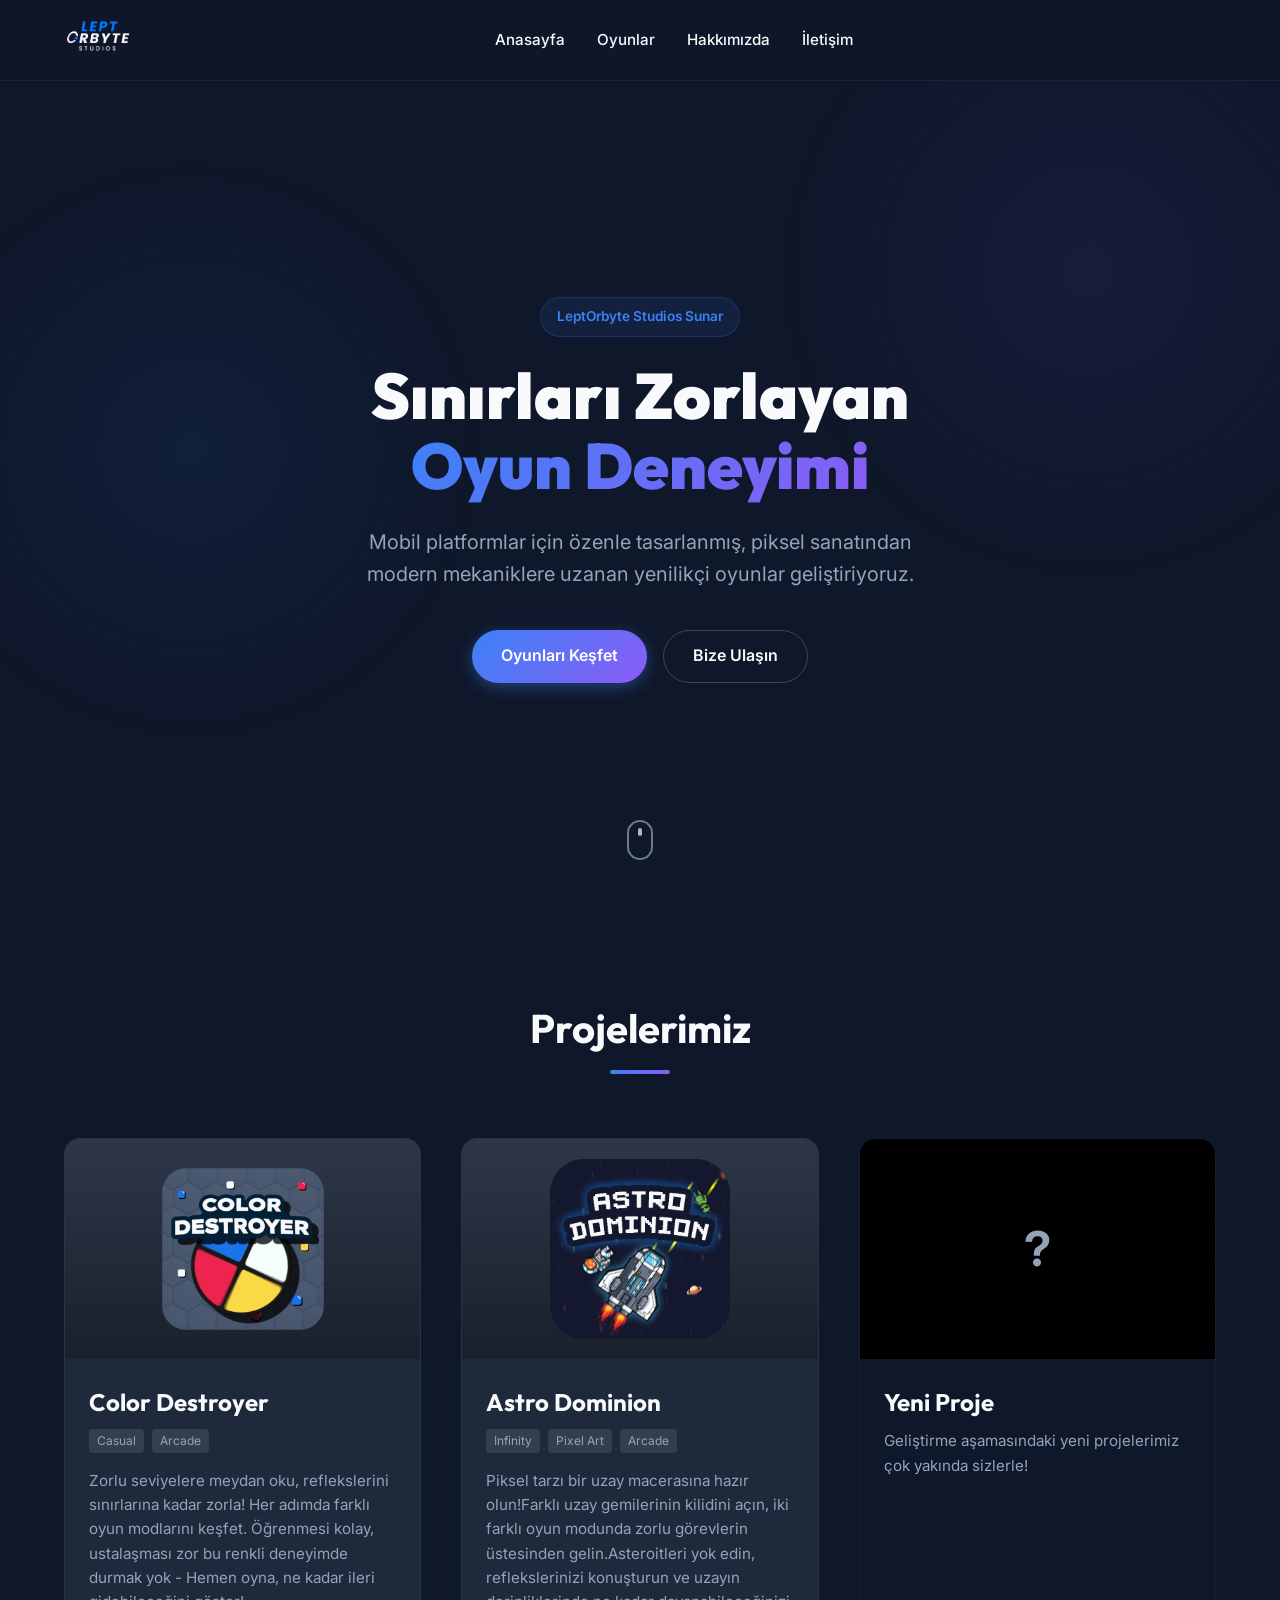
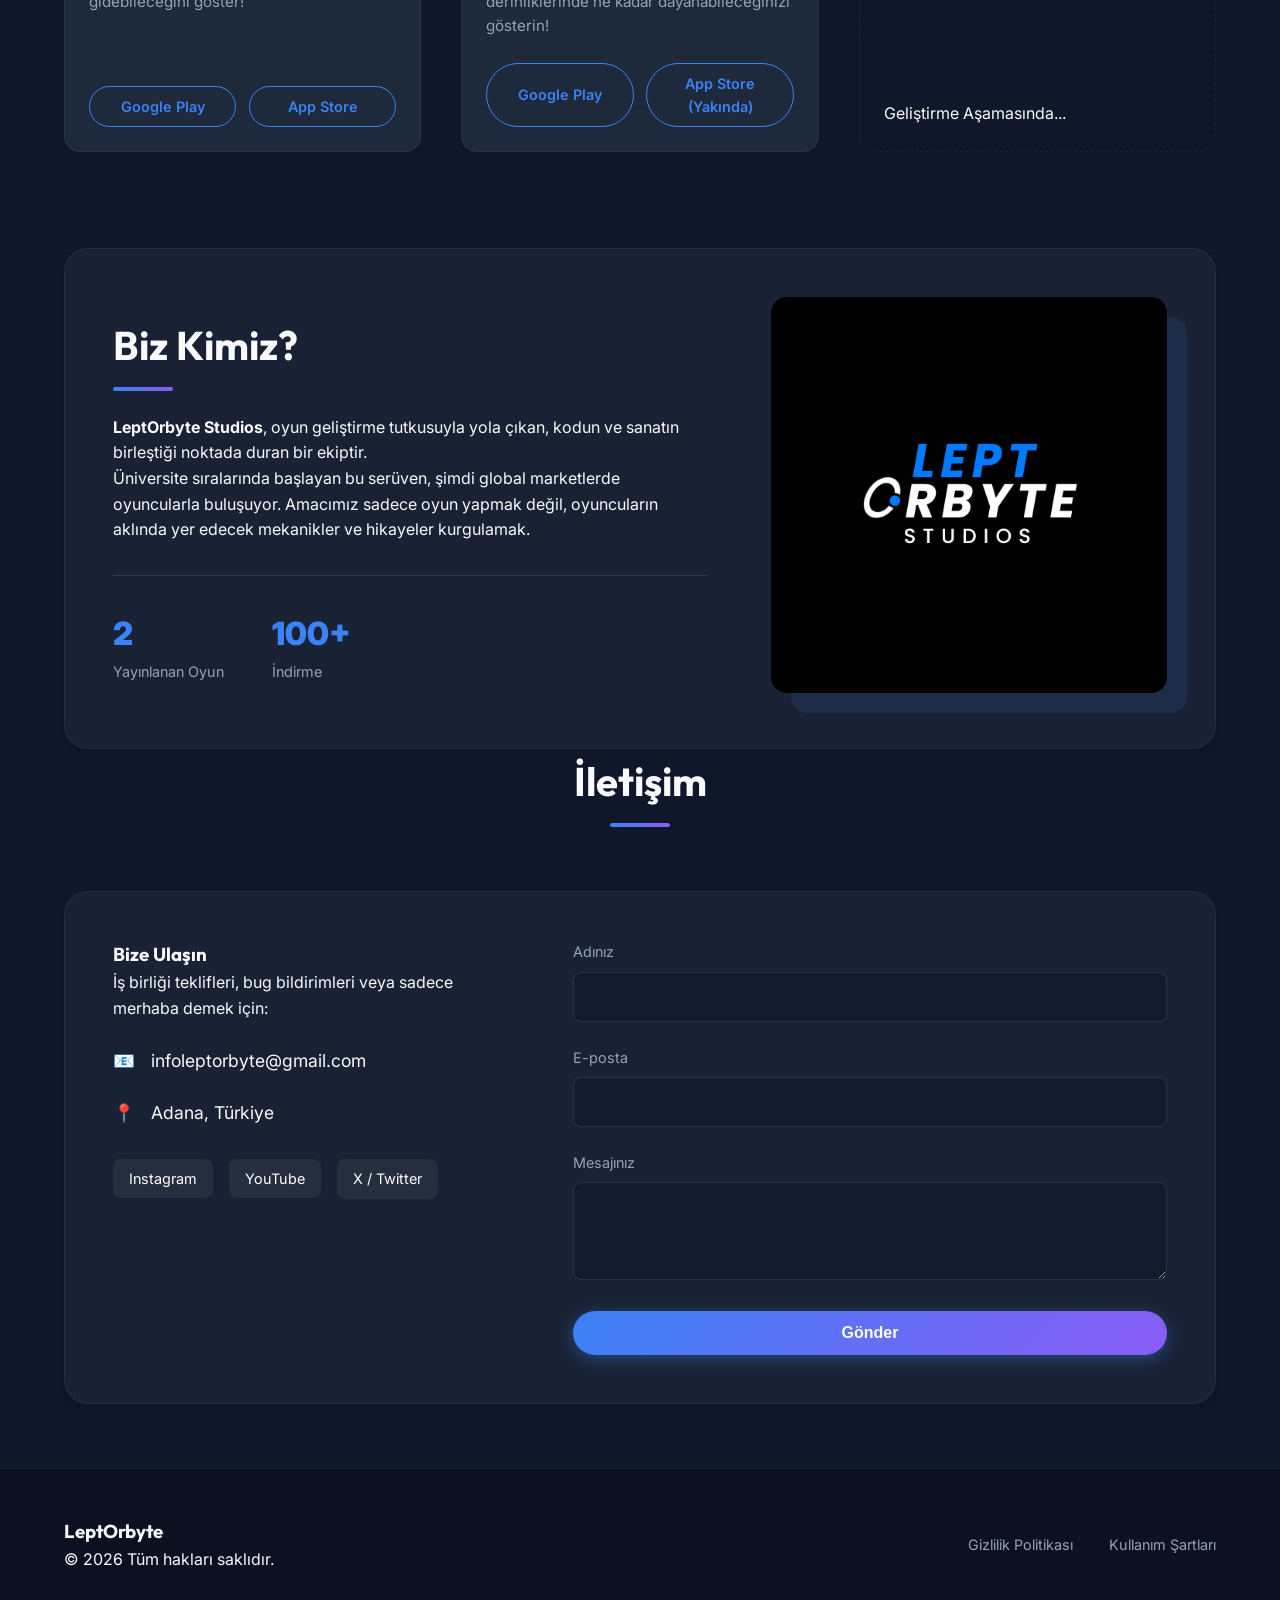
==== index.html @ 9e43df4e "Update App Store link and download statistics Appstore linki eklendi , download sayısı güncellendi" ====
<!DOCTYPE html>
<html lang="tr">
<head>
    <meta charset="UTF-8">
    <meta name="viewport" content="width=device-width, initial-scale=1.0">
    <title>LeptOrbyte Studios</title>
    <link rel="preconnect" href="https://fonts.googleapis.com">
    <link rel="preconnect" href="https://fonts.gstatic.com" crossorigin>
    <link href="https://fonts.googleapis.com/css2?family=Outfit:wght@300;500;700;900&family=Inter:wght@300;400;600&display=swap" rel="stylesheet">
    <link rel="stylesheet" href="style3.css">
    </head>
<body>
    <div class="bg-glow"></div>

    <header>
        <div class="header-container">
            <div class="logo-container">
                <a href="#anasayfa" class="logo">
                    <img src="logopnggenis.png" alt="LeptOrbyte Logo">
                </a>
            </div>
            <nav>
                <ul>
                    <li><a href="#anasayfa">Anasayfa</a></li>
                    <li><a href="#oyunlar">Oyunlar</a></li>
                    <li><a href="#hakkimizda">Hakkımızda</a></li>
                    <li><a href="#iletisim">İletişim</a></li>
                </ul>
            </nav>
            <div class="mobile-menu-btn">
                <span></span>
                <span></span>
                <span></span>
            </div>
        </div>
    </header>

    <section class="hero" id="anasayfa">
        <div class="hero-content">
            <span class="badge">LeptOrbyte Studios Sunar</span>
            <h1>Sınırları Zorlayan <br><span class="gradient-text">Oyun Deneyimi</span></h1>
            <p>Mobil platformlar için özenle tasarlanmış, piksel sanatından modern mekaniklere uzanan yenilikçi oyunlar geliştiriyoruz.</p>
            <div class="hero-buttons">
                <a href="#oyunlar" class="btn btn-primary">Oyunları Keşfet</a>
                <a href="#iletisim" class="btn btn-secondary">Bize Ulaşın</a>
            </div>
        </div>
        <div class="scroll-indicator">
            <div class="mouse">
                <div class="wheel"></div>
            </div>
        </div>
    </section>

    <section class="games" id="oyunlar">
        <div class="container">
            <h2 class="section-title">Projelerimiz</h2>
            <div class="games-grid">
                
                <div class="game-card">
                    <div class="game-image-wrapper">
                        <img src="image.png" alt="Color Destroyer">
                        <div class="overlay"></div>
                    </div>
                    <div class="game-info">
                        <h3 class="game-title">Color Destroyer</h3>
                        <div class="tags">
                            <span class="tag">Casual</span>
                            <span class="tag">Arcade</span>
                        </div>
                        <p class="game-description">Zorlu seviyelere meydan oku, reflekslerini sınırlarına kadar zorla!
Her adımda farklı oyun modlarını keşfet. Öğrenmesi kolay, ustalaşması zor bu renkli deneyimde durmak yok - Hemen oyna, ne kadar ileri gidebileceğini göster!</p>
                        <div class="store-buttons">
                            <a target="_blank" href="https://play.google.com/store/apps/details?id=com.LeptOrbyteStudios.ColorDestroyer" class="btn btn-sm btn-outline">Google Play</a>
                            <!-- <a href="#" class="btn btn-sm btn-outline">App Store</a> -->
                            <a target="_blank" href="https://apps.apple.com/tr/app/color-destroyer-tap-pop/id6756514973?l=tr" class="btn btn-sm btn-outline">App Store</a>
                        </div>
                    </div>
                </div>
                
                <div class="game-card">
                    <div class="game-image-wrapper">
                        <img src="rounded iconLast.png" alt="Astro Dominion">
                        <div class="overlay"></div>
                    </div>
                    <div class="game-info">
                        <h3 class="game-title">Astro Dominion</h3>
                        <div class="tags">
                            <span class="tag">Infinity</span>
                            <span class="tag">Pixel Art</span>
                            <span class="tag">Arcade</span>
                        </div>
                        <p class="game-description">Piksel tarzı bir uzay macerasına hazır olun!Farklı uzay gemilerinin kilidini açın, iki farklı oyun modunda zorlu görevlerin üstesinden gelin.Asteroitleri yok edin, reflekslerinizi konuşturun ve uzayın derinliklerinde ne kadar dayanabileceğinizi gösterin!</p>
                        <div class="store-buttons">
                            <a target="_blank" href="https://play.google.com/store/apps/details?id=com.LeptOrbyteStudios.AstroDominion&pcampaignid=web_share" class="btn btn-sm btn-outline">Google Play</a>
                            <a target="_blank" href="https://apps.apple.com/tr/app/astro-dominion/id6759831229" class="btn btn-sm btn-outline">App Store (Yakında)</a>
                        </div>
                    </div>
                </div>

                <div class="game-card coming-soon">
                    <div class="game-image-wrapper">
                        <div class="placeholder-img">?</div>
                    </div>
                    <div class="game-info">
                        <h3 class="game-title">Yeni Proje</h3>
                        <p class="game-description">Geliştirme aşamasındaki yeni projelerimiz çok yakında sizlerle!</p>
                        <div class="store-buttons">
                            <span class="status-text">Geliştirme Aşamasında...</span>
                        </div>
                    </div>
                </div>
                
            </div>
        </div>
    </section>

    <section class="about" id="hakkimizda">
        <div class="container">
            <div class="about-card glass-panel">
                <div class="about-content">
                    <div class="about-text">
                        <h2 class="section-title text-left">Biz Kimiz?</h2>
                        <p><strong>LeptOrbyte Studios</strong>, oyun geliştirme tutkusuyla yola çıkan, kodun ve sanatın birleştiği noktada duran bir ekiptir.</p>
                        <p>Üniversite sıralarında başlayan bu serüven, şimdi global marketlerde oyuncularla buluşuyor. Amacımız sadece oyun yapmak değil, oyuncuların aklında yer edecek mekanikler ve hikayeler kurgulamak.</p>
                        <div class="stats">
                            <div class="stat-item">
                                <span class="stat-number">2</span>
                                <span class="stat-label">Yayınlanan Oyun</span>
                            </div>
                            <div class="stat-item">
                                <span class="stat-number">100+</span>
                                <span class="stat-label">İndirme</span>
                            </div>
                        </div>
                    </div>
                    <div class="about-image">
                        <img src="logo.png" alt="LeptOrbyte Ekibi">
                    </div>
                </div>
            </div>
        </div>
    </section>

    <section class="contact" id="iletisim">
        <div class="container">
            <h2 class="section-title">İletişim</h2>
            <div class="contact-wrapper glass-panel">
                <div class="contact-info">
                    <h3>Bize Ulaşın</h3>
                    <p>İş birliği teklifleri, bug bildirimleri veya sadece merhaba demek için:</p>
                    <br>
                    <div class="contact-details">
                        <div class="contact-item">
                            <span class="icon">📧</span>
                            <a href="mailto:infoleptorbyte@gmail.com">infoleptorbyte@gmail.com</a>
                        </div>
                        <div class="contact-item">
                            <span class="icon">📍</span>
                            <span>Adana, Türkiye</span>
                        </div>
                    </div>
                    <div class="social-links-large">
                         <a href="#" class="social-btn">Instagram</a>
                         <a href="https://www.youtube.com/@LeptOrbyte" target="_blank" class="social-btn">YouTube</a>
                         <a href="#" class="social-btn">X / Twitter</a>
                    </div>
                </div>
                <div class="contact-form-wrapper">
                    <form id="contactForm">
                        <div class="form-group">
                            <label>Adınız</label>
                            <input type="text" name="name" required>
                        </div>
                        <div class="form-group">
                            <label>E-posta</label>
                            <input type="email" name="email" required>
                        </div>
                        <div class="form-group">
                            <label>Mesajınız</label>
                            <textarea name="message" rows="4" required></textarea>
                        </div>
                        <button type="submit" class="btn btn-primary full-width">Gönder</button>
                    </form>
                </div>
            </div>
        </div>
    </section>

    <footer>
        <div class="container">
            <div class="footer-content">
                <div class="footer-brand">
                    <h3>LeptOrbyte</h3>
                    <p>© <span id="year">2025</span> Tüm hakları saklıdır.</p>
                </div>
                <div class="footer-bottom-links">
                    <a href="#">Gizlilik Politikası</a>
                    <a href="#">Kullanım Şartları</a>
                </div>
            </div>
        </div>
    </footer>

    <script src="script3.js"></script>
</body>
</html>
---- style3.css ----
/* Modern Reset & Değişkenler */
:root {
    /* Brand Colors - Daha canlı ve modern */
    --primary: #3b82f6; /* Parlak Mavi */
    --primary-dark: #1d4ed8;
    --accent: #8b5cf6; /* Mor/Neon vurgular */
    --dark-bg: #0f172a; /* Tam siyah değil, çok koyu lacivert/gri */
    --card-bg: #1e293b;
    --text-main: #f8fafc;
    --text-muted: #94a3b8;
    
    /* Gradients */
    --main-gradient: linear-gradient(135deg, var(--primary) 0%, var(--accent) 100%);
    
    /* Spacing & Borders */
    --radius: 16px;
    --nav-height: 80px;
}

* {
    margin: 0;
    padding: 0;
    box-sizing: border-box;
}

html {
    scroll-behavior: smooth;
}

body {
    background-color: var(--dark-bg);
    color: var(--text-main);
    font-family: 'Inter', sans-serif;
    line-height: 1.6;
    overflow-x: hidden;
}

h1, h2, h3, .logo {
    font-family: 'Outfit', sans-serif;
}

/* Background Ambient Glow */
.bg-glow {
    position: fixed;
    top: 0;
    left: 0;
    width: 100vw;
    height: 100vh;
    background: radial-gradient(circle at 15% 50%, rgba(59, 130, 246, 0.08), transparent 25%),
                radial-gradient(circle at 85% 30%, rgba(139, 92, 246, 0.08), transparent 25%);
    z-index: -1;
    pointer-events: none;
}

.container {
    max-width: 1200px;
    margin: 0 auto;
    padding: 0 24px;
}

/* --- Header & Nav --- */
header {
    position: fixed;
    top: 0;
    width: 100%;
    z-index: 1000;
    background: rgba(15, 23, 42, 0.8); /* Saydamlık başlangıçta var */
    backdrop-filter: blur(12px); /* Glass effect */
    border-bottom: 1px solid rgba(255, 255, 255, 0.05);
    transition: all 0.3s ease;
}

header.scrolled {
    background: rgba(15, 23, 42, 0.95);
    box-shadow: 0 4px 20px rgba(0,0,0,0.2);
}

.header-container {
    display: flex;
    justify-content: space-between;
    align-items: center;
    height: var(--nav-height);
    max-width: 1200px;
    margin: 0 auto;
    padding: 0 24px;
}

.logo img {
    height: 50px;
    width: auto;
    object-fit: contain;
}

nav ul {
    display: flex;
    list-style: none;
    gap: 2rem;
}

nav ul li a {
    color: var(--text-main);
    text-decoration: none;
    font-weight: 500;
    font-size: 0.95rem;
    position: relative;
    padding: 5px 0;
    transition: color 0.3s;
}

nav ul li a::after {
    content: '';
    position: absolute;
    bottom: 0;
    left: 0;
    width: 0;
    height: 2px;
    background: var(--main-gradient);
    transition: width 0.3s ease;
}

nav ul li a:hover::after {
    width: 100%;
}

/* --- Buttons --- */
.btn {
    display: inline-flex;
    align-items: center;
    justify-content: center;
    padding: 0.8rem 1.8rem;
    border-radius: 50px;
    text-decoration: none;
    font-weight: 600;
    transition: all 0.3s ease;
    border: none;
    cursor: pointer;
    font-size: 1rem;
}

.btn-primary {
    background: var(--main-gradient);
    color: white;
    box-shadow: 0 4px 15px rgba(59, 130, 246, 0.4);
}

.btn-primary:hover {
    transform: translateY(-2px);
    box-shadow: 0 8px 25px rgba(59, 130, 246, 0.5);
}

.btn-secondary {
    background: transparent;
    border: 1px solid rgba(255,255,255,0.2);
    color: var(--text-main);
}

.btn-secondary:hover {
    background: rgba(255,255,255,0.05);
    border-color: var(--text-main);
}

/* --- Hero Section --- */
.hero {
    min-height: 100vh;
    display: flex;
    flex-direction: column;
    justify-content: center;
    align-items: center;
    text-align: center;
    padding-top: var(--nav-height);
    position: relative;
}

.badge {
    background: rgba(59, 130, 246, 0.1);
    color: var(--primary);
    padding: 0.5rem 1rem;
    border-radius: 20px;
    font-size: 0.85rem;
    font-weight: 600;
    margin-bottom: 1.5rem;
    border: 1px solid rgba(59, 130, 246, 0.2);
    display: inline-block;
}

.hero h1 {
    font-size: 4rem;
    line-height: 1.1;
    margin-bottom: 1.5rem;
    font-weight: 900;
}

.gradient-text {
    background: var(--main-gradient);
    -webkit-background-clip: text;
    -webkit-text-fill-color: transparent;
}

.hero p {
    font-size: 1.25rem;
    color: var(--text-muted);
    max-width: 600px;
    margin: 0 auto 2.5rem;
}

.hero-buttons {
    display: flex;
    gap: 1rem;
    justify-content: center;
}

/* Scroll Indicator Animation */
.scroll-indicator {
    position: absolute;
    bottom: 40px;
    left: 50%;
    transform: translateX(-50%);
    opacity: 0.7;
}
.mouse {
    width: 26px;
    height: 40px;
    border: 2px solid var(--text-muted);
    border-radius: 20px;
    position: relative;
}
.wheel {
    width: 4px;
    height: 8px;
    background: var(--text-main);
    border-radius: 2px;
    position: absolute;
    top: 6px;
    left: 50%;
    transform: translateX(-50%);
    animation: scroll 1.5s infinite;
}
@keyframes scroll {
    0% { transform: translate(-50%, 0); opacity: 1; }
    100% { transform: translate(-50%, 15px); opacity: 0; }
}

/* --- Games Section (CRITICAL FIXES HERE) --- */
.games {
    padding: 6rem 0;
}

.section-title {
    font-size: 2.5rem;
    text-align: center;
    margin-bottom: 4rem;
    position: relative;
}

.section-title::after {
    content: '';
    display: block;
    width: 60px;
    height: 4px;
    background: var(--main-gradient);
    margin: 10px auto 0;
    border-radius: 2px;
}

.games-grid {
    display: grid;
    grid-template-columns: repeat(auto-fit, minmax(320px, 1fr));
    gap: 2.5rem;
}

/* Card Improvements & Alignment Fix */
.game-card {
    background: var(--card-bg);
    border-radius: var(--radius);
    overflow: hidden;
    border: 1px solid rgba(255,255,255,0.05);
    transition: transform 0.3s ease, box-shadow 0.3s ease;
    
    /* ÖNEMLİ KISIM: Kartın iç yapısını flex yapıyoruz */
    display: flex;
    flex-direction: column;
    height: 100%; 
}

.game-card:hover {
    transform: translateY(-10px);
    box-shadow: 0 20px 40px rgba(0,0,0,0.3);
    border-color: rgba(59, 130, 246, 0.3);
}

.game-image-wrapper {
    height: 220px;
    background: #000;
    position: relative;
    display: flex;
    align-items: center;
    justify-content: center;
    overflow: hidden;
}

.game-image-wrapper img {
    width: 100%;
    height: 100%;
    object-fit: cover; /* Resmi kutuya doldurur */
    transition: transform 0.5s ease;
}

/* Orijinal resimlerin transparan ise 'cover' yerine 'contain' daha iyi olabilir, 
   resimlerin tipine göre burayı 'contain' yapabilirsin */
.game-image-wrapper img {
    object-fit: contain; 
    padding: 20px;
    background: linear-gradient(to bottom, #2d3748, #1a202c);
}

.game-card:hover .game-image-wrapper img {
    transform: scale(1.05);
}

.game-info {
    padding: 1.5rem;
    /* ÖNEMLİ KISIM: İçeriği dikey dizer ve boşluğu yayar */
    display: flex;
    flex-direction: column;
    flex-grow: 1; /* Kartın geri kalan yüksekliğini kapla */
}

.game-title {
    font-size: 1.5rem;
    margin-bottom: 0.5rem;
}

.tags {
    display: flex;
    gap: 0.5rem;
    margin-bottom: 1rem;
}

.tag {
    font-size: 0.75rem;
    background: rgba(255,255,255,0.1);
    padding: 2px 8px;
    border-radius: 4px;
    color: var(--text-muted);
}

.game-description {
    color: var(--text-muted);
    font-size: 0.95rem;
    margin-bottom: 1.5rem;
    /* ÖNEMLİ KISIM: Bu eleman boşluğu itecek */
    flex-grow: 1; 
}

.store-buttons {
    display: flex;
    gap: 0.8rem;
    margin-top: auto; /* Garanti olsun diye en alta itiyoruz */
}

.btn-sm {
    padding: 0.5rem 1rem;
    font-size: 0.9rem;
    flex: 1;
    text-align: center;
}

.btn-outline {
    border: 1px solid var(--primary);
    color: var(--primary);
    background: transparent;
}

.btn-outline:hover {
    background: var(--primary);
    color: white;
}

.btn-outline.disabled {
    border-color: var(--text-muted);
    color: var(--text-muted);
    cursor: not-allowed;
    background: transparent !important;
}

/* Coming Soon Card */
.coming-soon {
    border-style: dashed;
    background: transparent;
}
.coming-soon .placeholder-img {
    font-size: 3rem;
    color: var(--text-muted);
    font-weight: bold;
}

/* --- About & Contact Modernization --- */
.glass-panel {
    background: rgba(30, 41, 59, 0.7);
    backdrop-filter: blur(10px);
    border: 1px solid rgba(255,255,255,0.05);
    border-radius: 24px;
    padding: 3rem;
    box-shadow: 0 4px 6px -1px rgba(0, 0, 0, 0.1);
}

.about-content {
    display: grid;
    grid-template-columns: 1.2fr 0.8fr;
    gap: 4rem;
    align-items: center;
}

.about-text .section-title {
    text-align: left;
    margin-bottom: 1.5rem;
}
.about-text .section-title::after {
    margin: 10px 0 0;
}

.stats {
    display: flex;
    gap: 3rem;
    margin-top: 2rem;
    padding-top: 2rem;
    border-top: 1px solid rgba(255,255,255,0.1);
}

.stat-number {
    display: block;
    font-size: 2rem;
    font-weight: 900;
    color: var(--primary);
}
.stat-label {
    font-size: 0.9rem;
    color: var(--text-muted);
}

.about-image img {
    border-radius: var(--radius);
    width: 100%;
    box-shadow: 20px 20px 0 rgba(59, 130, 246, 0.1);
}

/* Contact Styles */
.contact-wrapper {
    display: grid;
    grid-template-columns: 1fr 1.5fr;
    gap: 4rem;
}

.contact-item {
    display: flex;
    align-items: center;
    gap: 1rem;
    margin-bottom: 1.5rem;
    font-size: 1.1rem;
}

.contact-item a {
    color: var(--text-main);
    text-decoration: none;
    transition: color 0.3s;
}

.contact-item a:hover {
    color: var(--primary);
}

.contact-form-wrapper form {
    display: flex;
    flex-direction: column;
    gap: 1.5rem;
}

.form-group label {
    display: block;
    margin-bottom: 0.5rem;
    font-size: 0.9rem;
    color: var(--text-muted);
}

.form-group input, 
.form-group textarea {
    width: 100%;
    background: rgba(15, 23, 42, 0.6);
    border: 1px solid rgba(255,255,255,0.1);
    padding: 1rem;
    border-radius: 8px;
    color: white;
    font-family: inherit;
    transition: all 0.3s;
}

.form-group input:focus, 
.form-group textarea:focus {
    outline: none;
    border-color: var(--primary);
    background: rgba(15, 23, 42, 0.9);
}

.full-width {
    width: 100%;
}

.social-links-large {
    margin-top: 2rem;
    display: flex;
    flex-wrap: wrap;
    gap: 1rem;
}

.social-btn {
    padding: 0.5rem 1rem;
    background: rgba(255,255,255,0.05);
    border-radius: 8px;
    text-decoration: none;
    color: white;
    font-size: 0.9rem;
    transition: all 0.3s;
}

.social-btn:hover {
    background: var(--primary);
}

/* Footer */
footer {
    border-top: 1px solid rgba(255,255,255,0.05);
    padding: 3rem 0;
    margin-top: 4rem;
    background: #0b1120;
}

.footer-content {
    display: flex;
    justify-content: space-between;
    align-items: center;
}

.footer-bottom-links a {
    color: var(--text-muted);
    text-decoration: none;
    margin-left: 2rem;
    font-size: 0.9rem;
    transition: color 0.3s;
}

.footer-bottom-links a:hover {
    color: var(--primary);
}

/* --- Mobile Responsive --- */
@media (max-width: 768px) {
    .hero h1 { font-size: 2.5rem; }
    
    .mobile-menu-btn {
        display: flex;
        flex-direction: column;
        gap: 6px;
        z-index: 1001;
        cursor: pointer;
    }
    
    .mobile-menu-btn span {
        width: 30px;
        height: 3px;
        background: white;
        transition: 0.3s;
    }

    /* Mobile Nav Active State */
    .mobile-menu-btn.active span:nth-child(1) { transform: rotate(45deg) translate(5px, 6px); }
    .mobile-menu-btn.active span:nth-child(2) { opacity: 0; }
    .mobile-menu-btn.active span:nth-child(3) { transform: rotate(-45deg) translate(5px, -8px); }

    nav {
        position: fixed;
        top: 0;
        right: -100%;
        width: 80%;
        height: 100vh;
        background: #0f172a;
        padding-top: 100px;
        transition: 0.4s ease;
        box-shadow: -10px 0 30px rgba(0,0,0,0.5);
    }
    
    nav.active {
        right: 0;
    }
    
    nav ul {
        flex-direction: column;
        align-items: center;
    }
    
    .about-content, .contact-wrapper {
        grid-template-columns: 1fr;
        gap: 2rem;
    }
    
    .footer-content {
        flex-direction: column;
        gap: 1.5rem;
        text-align: center;
    }
    
    .footer-bottom-links a {
        margin: 0 10px;
    }
}
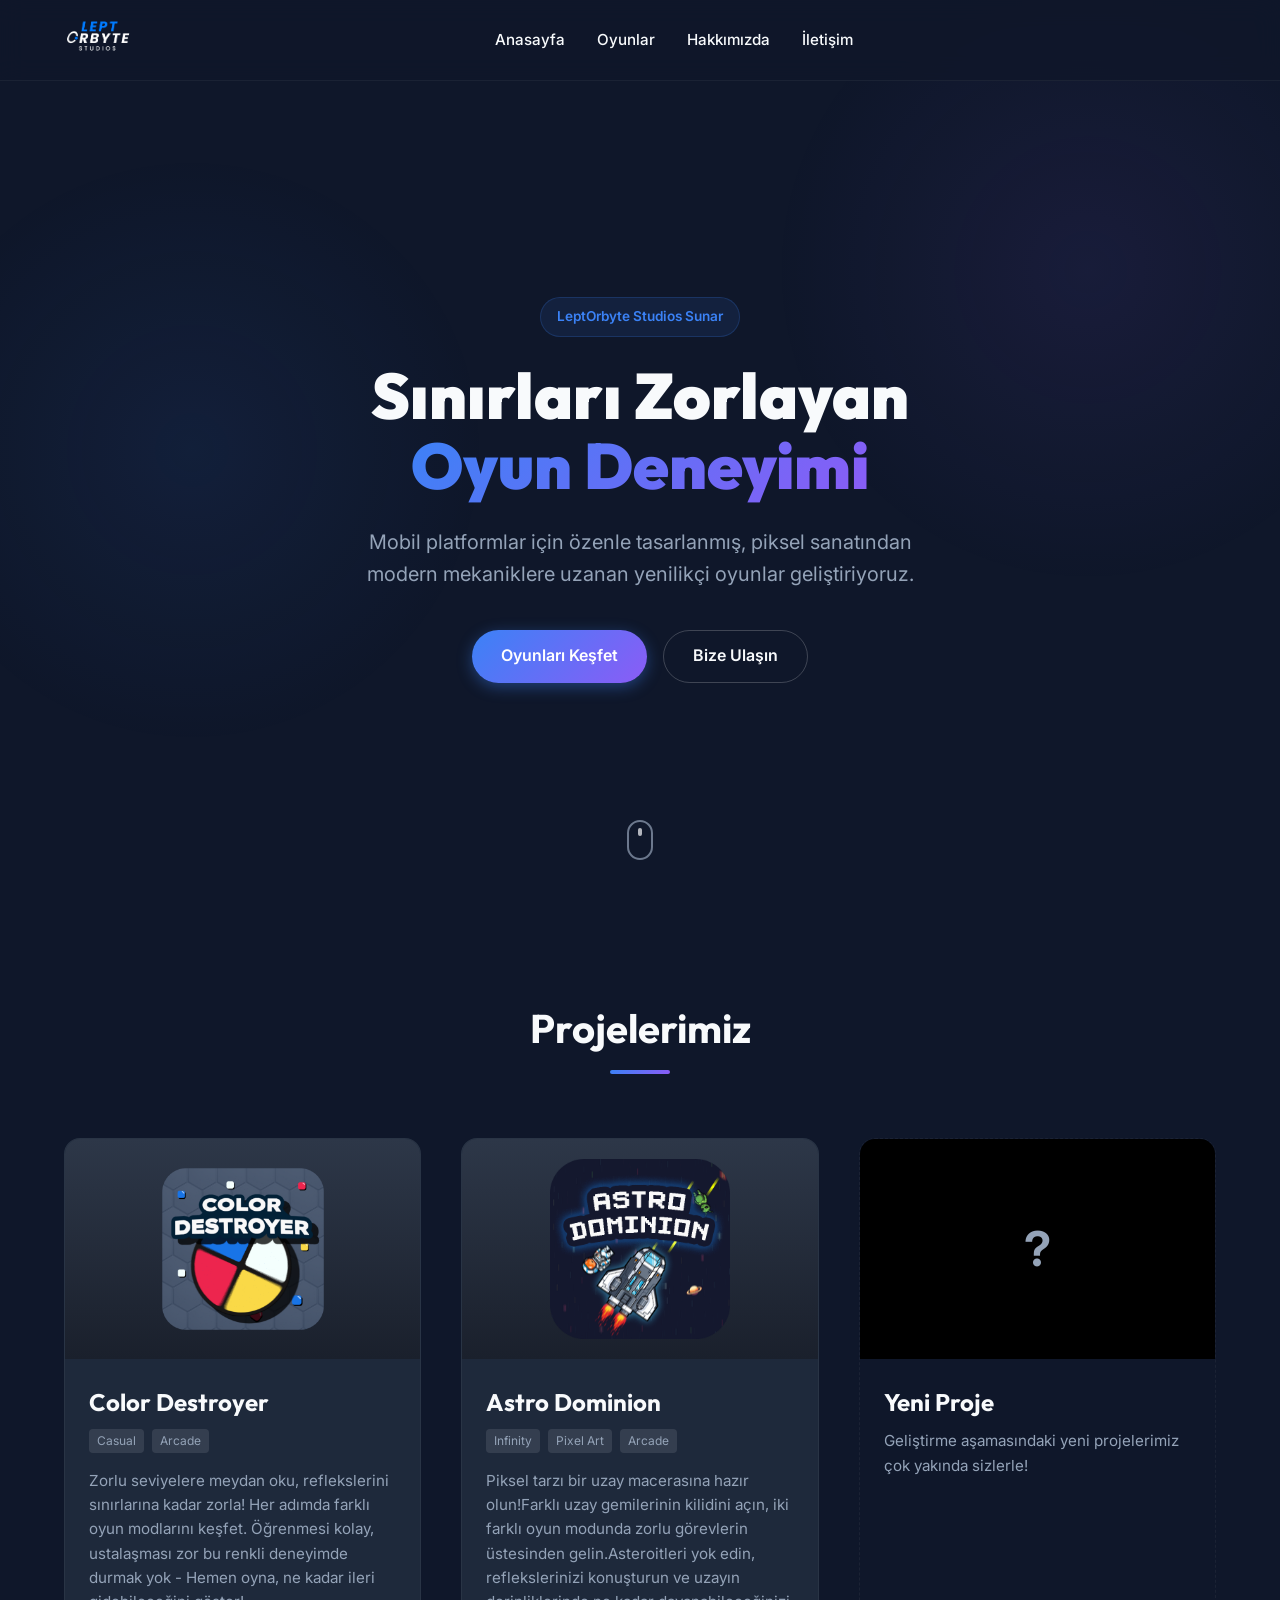
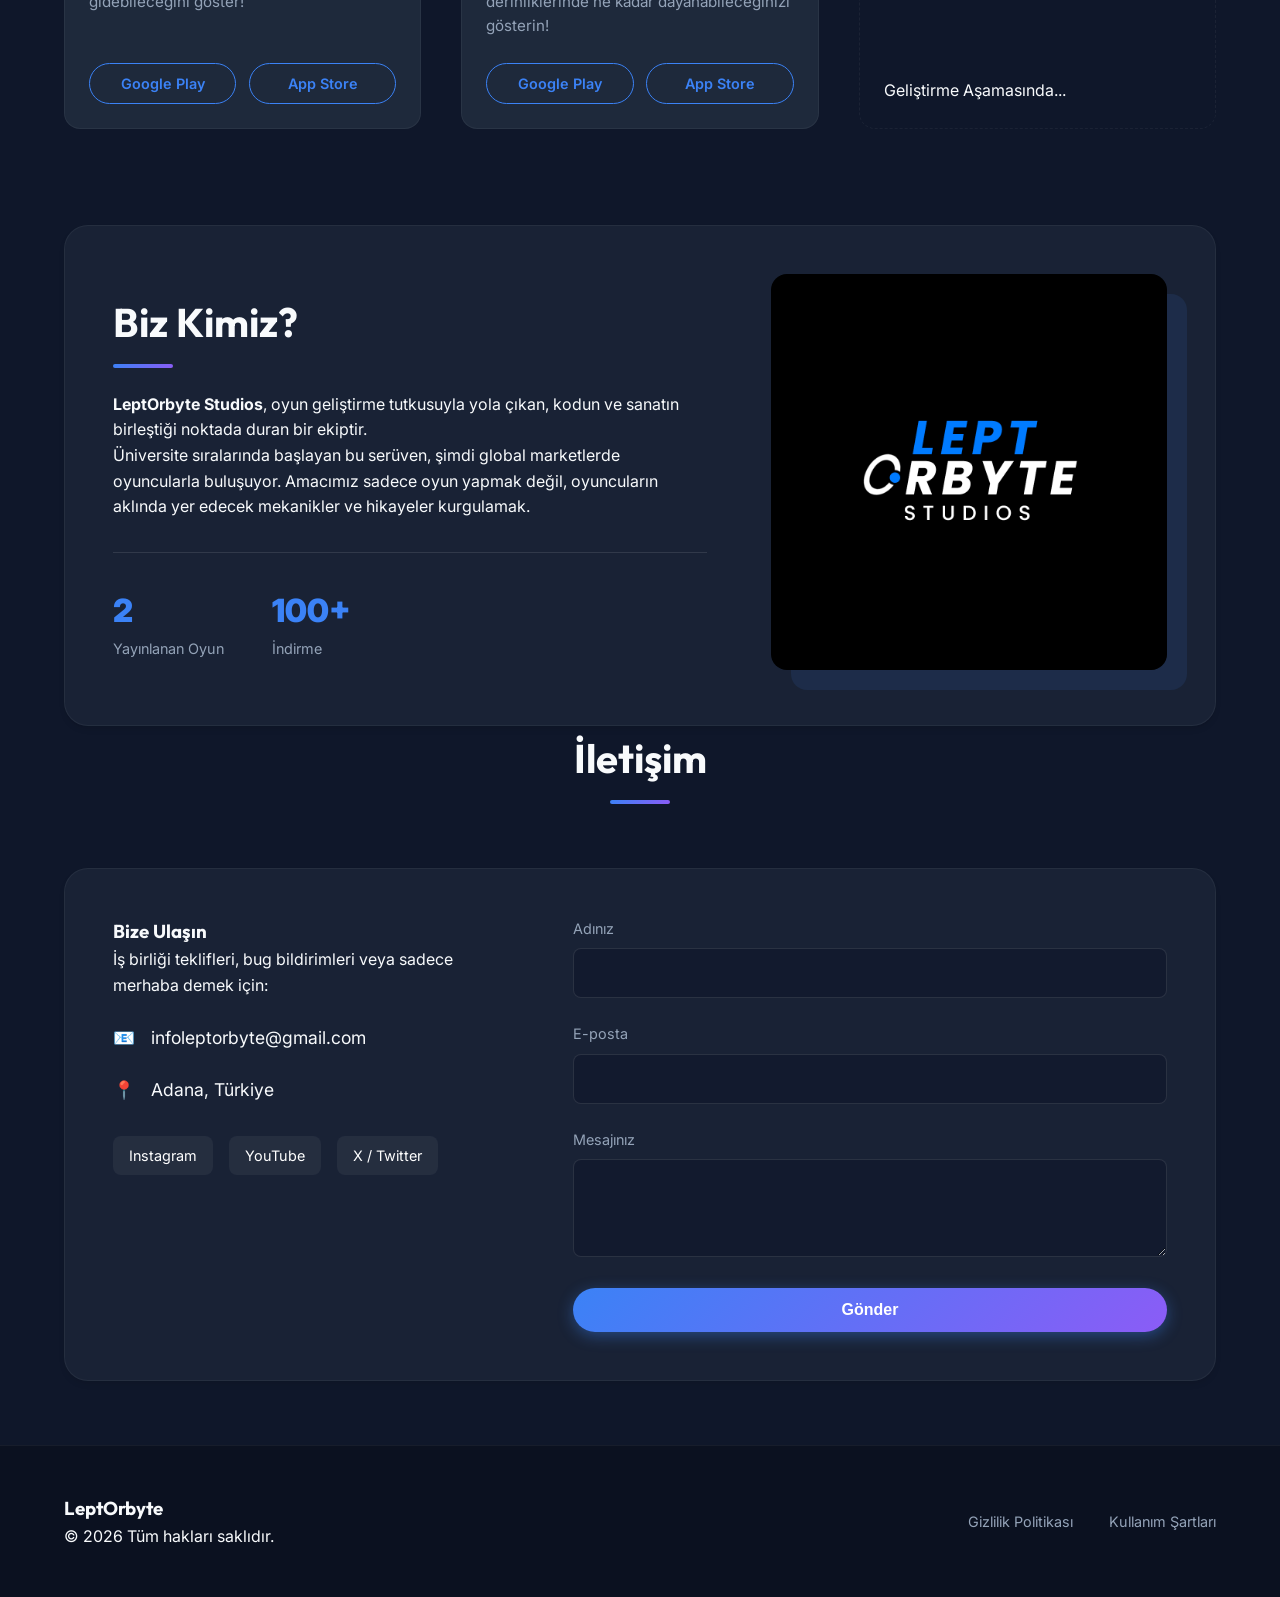
==== commit 143574d9: "Update App Store link text to remove 'Yakında'" ====
--- a/index.html
+++ b/index.html
@@ -93,7 +93,7 @@
                         <p class="game-description">Piksel tarzı bir uzay macerasına hazır olun!Farklı uzay gemilerinin kilidini açın, iki farklı oyun modunda zorlu görevlerin üstesinden gelin.Asteroitleri yok edin, reflekslerinizi konuşturun ve uzayın derinliklerinde ne kadar dayanabileceğinizi gösterin!</p>
                         <div class="store-buttons">
                             <a target="_blank" href="https://play.google.com/store/apps/details?id=com.LeptOrbyteStudios.AstroDominion&pcampaignid=web_share" class="btn btn-sm btn-outline">Google Play</a>
-                            <a target="_blank" href="https://apps.apple.com/tr/app/astro-dominion/id6759831229" class="btn btn-sm btn-outline">App Store (Yakında)</a>
+                            <a target="_blank" href="https://apps.apple.com/tr/app/astro-dominion/id6759831229" class="btn btn-sm btn-outline">App Store</a>
                         </div>
                     </div>
                 </div>
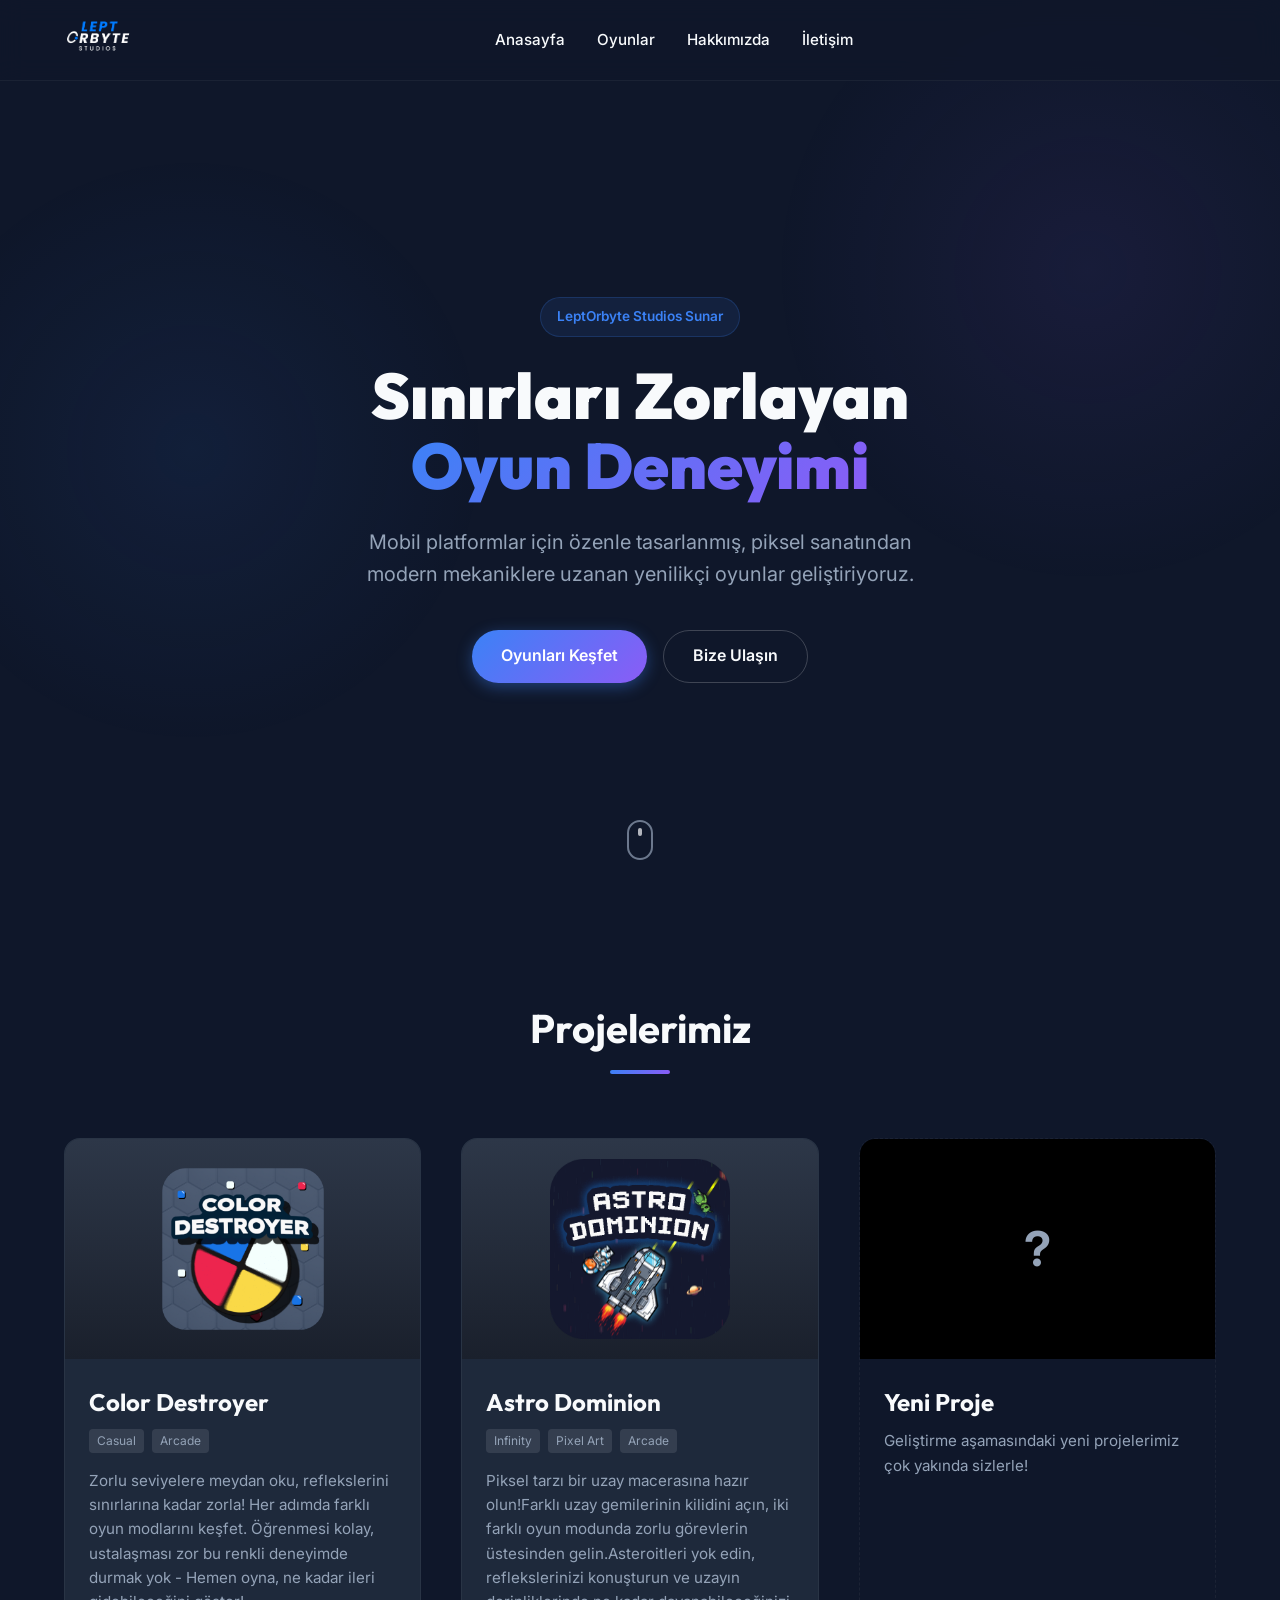
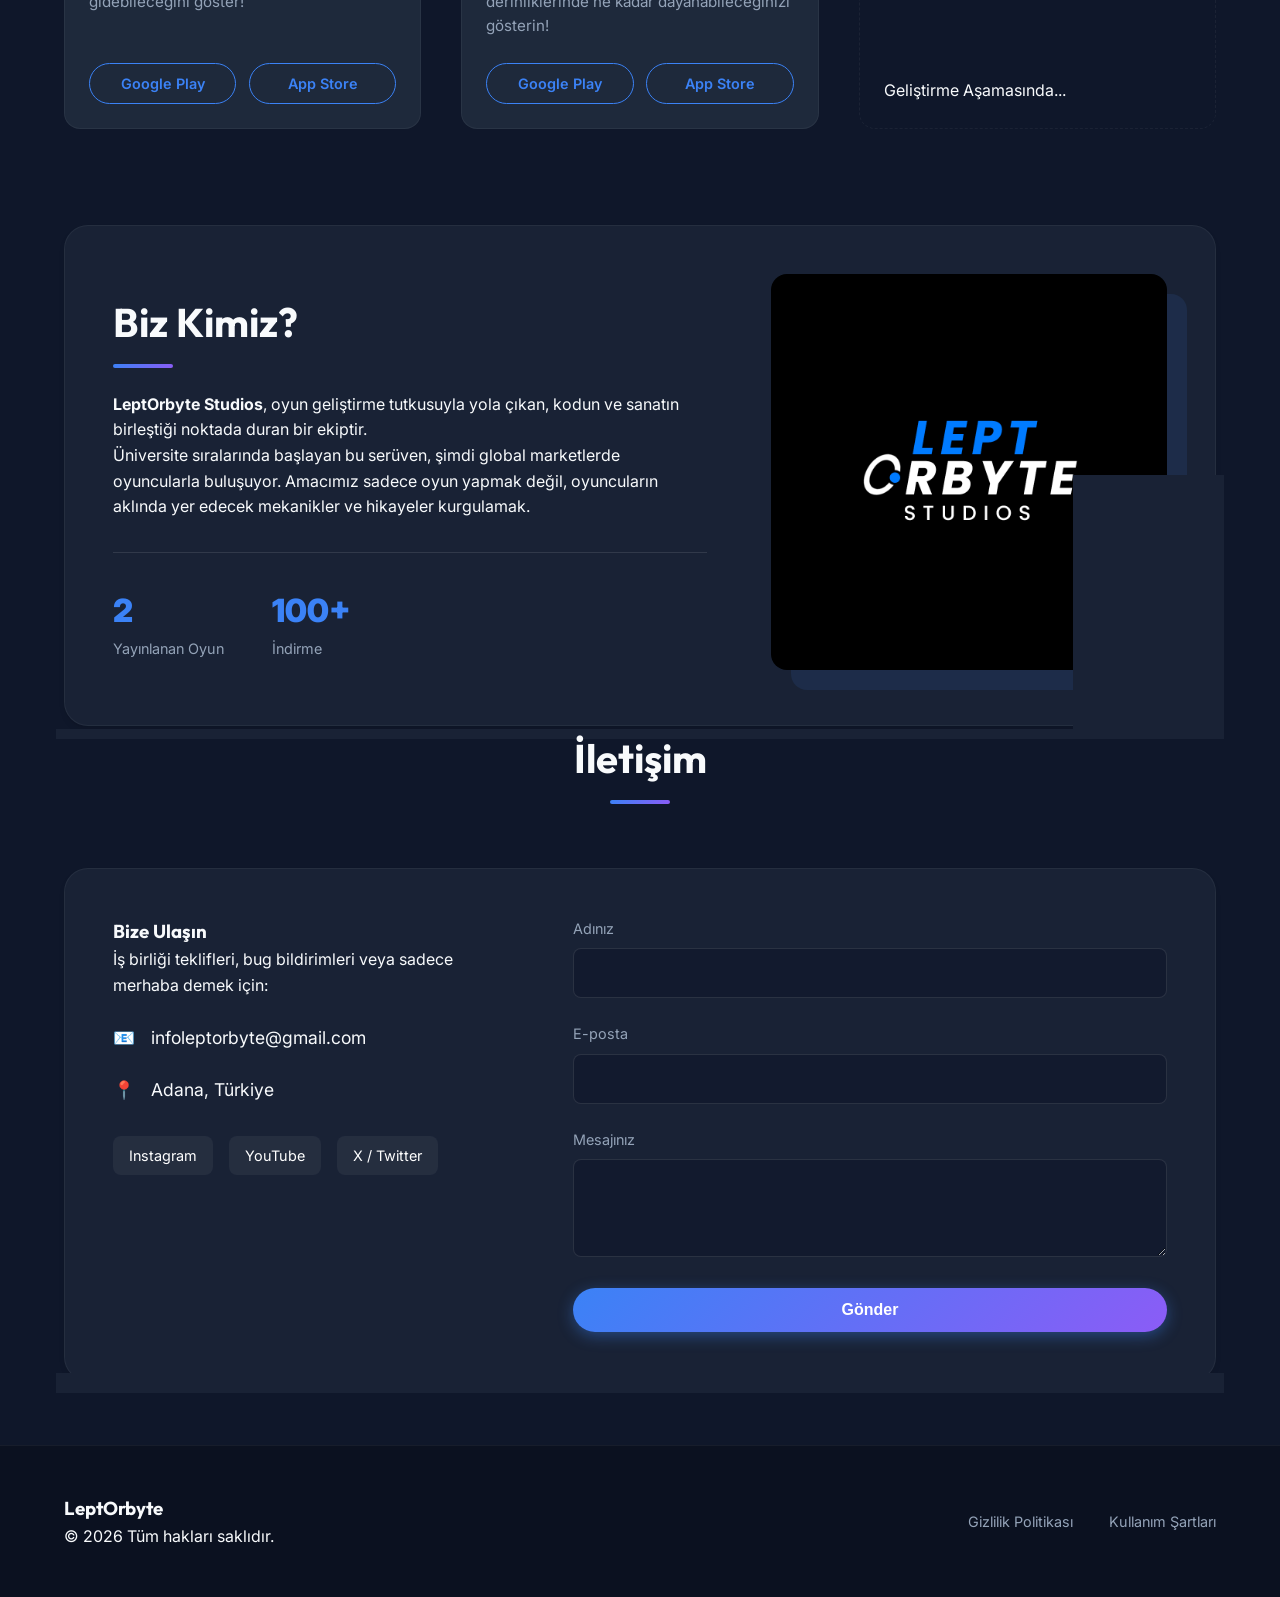
==== commit 545a53de: "Favicon eklendi 32x32 lik favicon görseli oluşturup ekledim." ====
--- a/index.html
+++ b/index.html
@@ -1,6 +1,7 @@
 <!DOCTYPE html>
 <html lang="tr">
 <head>
+    <link rel="icon" type="image/png" href="favicon.png">
     <meta charset="UTF-8">
     <meta name="viewport" content="width=device-width, initial-scale=1.0">
     <title>LeptOrbyte Studios</title>
